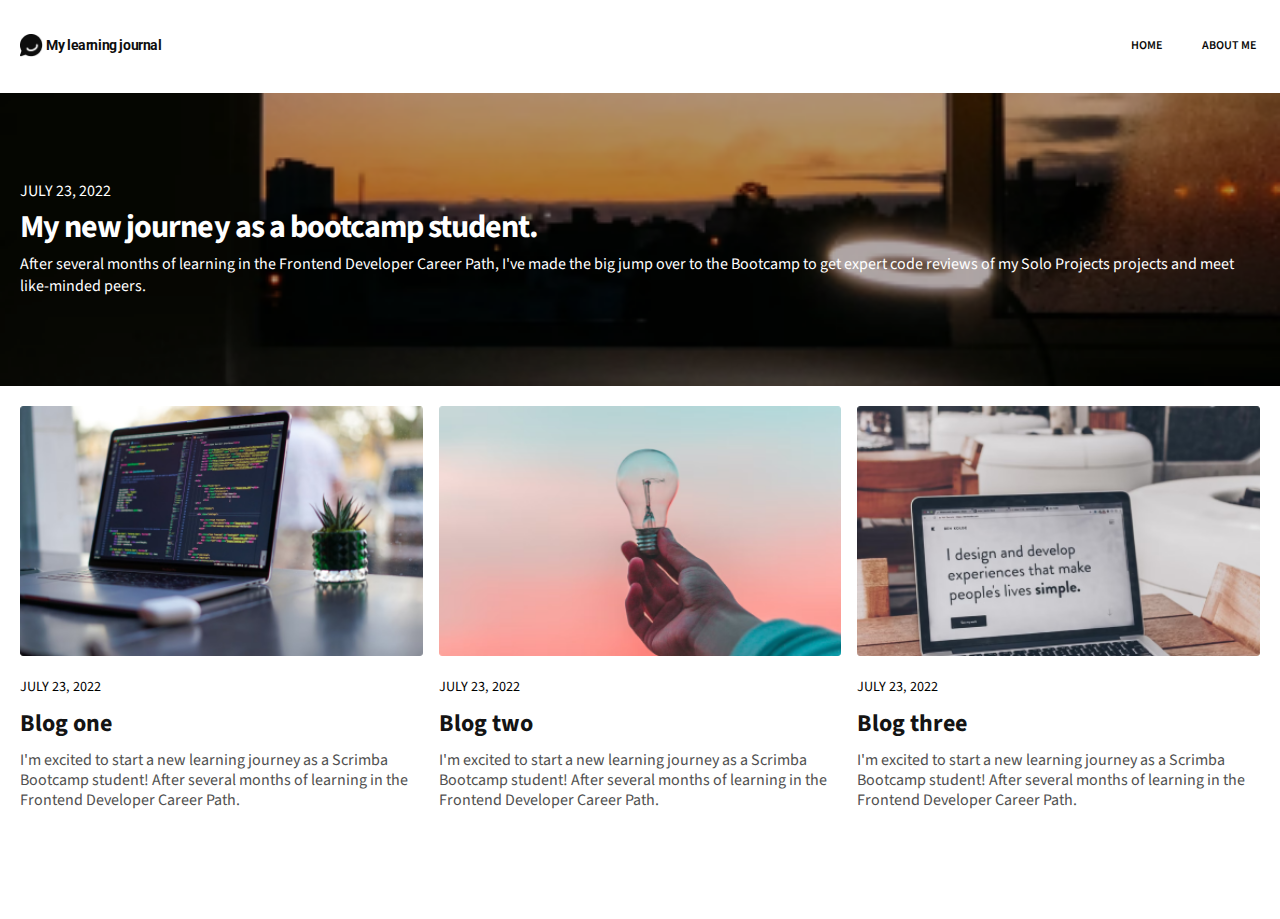
==== index.html @ b6565ba1 "add hero and blog post section" ====
<!DOCTYPE html>
<html lang="en">
  <head>
    <meta charset="UTF-8" />
    <meta name="viewport" content="width=device-width, initial-scale=1.0" />
    <title>My Learning Journal</title>
    <link rel="preconnect" href="https://fonts.googleapis.com" />
    <link rel="preconnect" href="https://fonts.gstatic.com" crossorigin />
    <link
      href="https://fonts.googleapis.com/css2?family=Roboto:wght@700&family=Source+Sans+3:wght@400;600;700&display=swap"
      rel="stylesheet"
    />
    <link
      href="https://fonts.googleapis.com/css?family=Source+Sans+Pro"
      rel="stylesheet"
      type="text/css"
    />
    <link rel="stylesheet" href="index.css" />
  </head>

  <body>
    <div class="container">
      <header>
        <div class="logo-wrapper">
          <img src="./images/logo.png" alt="logo-image" class="logo" />
          <h1>My learning journal</h1>
        </div>
        <nav>
          <ul>
            <li><a href="#">HOME</a></li>
            <li><a href="#">ABOUT ME</a></li>
          </ul>
        </nav>
      </header>

      <section class="hero-section">
        <p class="hero-date">July 23, 2022</p>
        <h2 class="hero-heading">My new journey as a bootcamp student.</h2>
        <p class="hero-text">After several months of learning in the Frontend Developer Career Path, I've made the big jump over to the Bootcamp to get expert code reviews of my Solo Projects projects and meet like-minded peers.</p>

    </section>

    <main>
<section class="blog-posts">
<div>
<img src="./images/article-image-03.png" class="blog-img" alt="open laptop screen showing multiple lines of code"/>
<p class="blog-date">July 23, 2022</p>
<h3 class="blog-title">Blog one</h3>
<p class="blog-text">I'm excited to start a new learning journey as a Scrimba Bootcamp student! After several months of learning in the Frontend Developer Career Path.</p>
</div>
<div>
<img src="./images/article-image-02.png" class="blog-img" alt="a hand holding a glass lightbulb"/>
<p class="blog-date">July 23, 2022</p>
<h3 class="blog-title">Blog two</h3>
<p class="blog-text">I'm excited to start a new learning journey as a Scrimba Bootcamp student! After several months of learning in the Frontend Developer Career Path.</p>
</div>
<div>
<img src="./images/article-image-01.png" class="blog-img" alt="open laptop screen showing multiple lines of code"/>
<p class="blog-date">July 23, 2022</p>
<h3 class="blog-title">Blog three</h3>
<p class="blog-text" >I'm excited to start a new learning journey as a Scrimba Bootcamp student! After several months of learning in the Frontend Developer Career Path.</p>
</div>
</section>

    </main>

  </body>
</html>
---- index.css ----
* {
  box-sizing: border-box;
}

h1,
h2,
h3,
h4,
h5,
h6,
p {
  margin: 0;
}

body {
  background-color: #fff;
  margin: 0;
  padding: 0;
  font-family: "Source Sans Pro", sans-serif;
}

h1 {
  font-size: 13.552px;
  font-weight: 700;
  line-height: 108.2%;
  letter-spacing: -0.407px;
  color: #0e0e0e;
  font-family: "Roboto", sans-serif;
}

.logo-wrapper {
  display: flex;
  align-items: center;
}

.logo {
  width: 23.162px;
  height: 23.162px;
  margin-right: 3.09px;
}

nav ul {
  display: flex;
  justify-content: space-between;
}

li a {
  text-decoration: none;
  color: #090909;
}

li {
  list-style: none;
  margin-left: 40px;
  color: #090909;
  text-align: right;
  font-size: 12px;
  font-weight: 600;
}
header {
  display: flex;
  justify-content: space-between;
  padding: 21px 24px 23px 20px;
}
.hero-section {
  background-image: url("./images/article-image-hero.png");
  background-size: cover;
  height: 293px;
  width: 100%;
  color: #fff;
  padding: 87px 20px 25px 20px;
}
.hero-date {
  text-transform: uppercase;
  margin-bottom: 8px;
}
.hero-heading {
  font-size: 32px;
  color: #fff;
  font-weight: 700;
  line-height: 108.2%;
  letter-spacing: -0.96px;
  margin-bottom: 8px;
}
.hero-text {
  font-size: 16px;
}

main {
  padding: 20px;
  font-family: "Source Sans Pro", sans-serif;
}

.blog-posts {
  display: grid;
}

@media (min-width: 690px) {
  .blog-posts {
    grid-template-columns: 1fr 1fr 1fr;
    grid-template-areas:
      "img img img"
      "date date date"
      "title title title"
      "text text text";
    gap: 1em;
  }
}

.blog-img {
  width: 100%;
  margin: 0 auto;
  grid-area: img;
}
.blog-date {
  grid-area: date;
  color: #000;
  font-size: 14.173px;
  text-transform: uppercase;
  margin-top: 14px;
  margin-bottom: 9px;
}
.blog-title {
  grid-area: title;
  color: #141414;
  font-size: 24px;
  margin-bottom: 9px;
}
.blog-text {
  grid-area: text;
  font-size: 16px;
  line-height: 1.25;
  color: #505050;
  font-family: "Source Sans 3", sans-serif;
  margin-bottom: 41px;
}
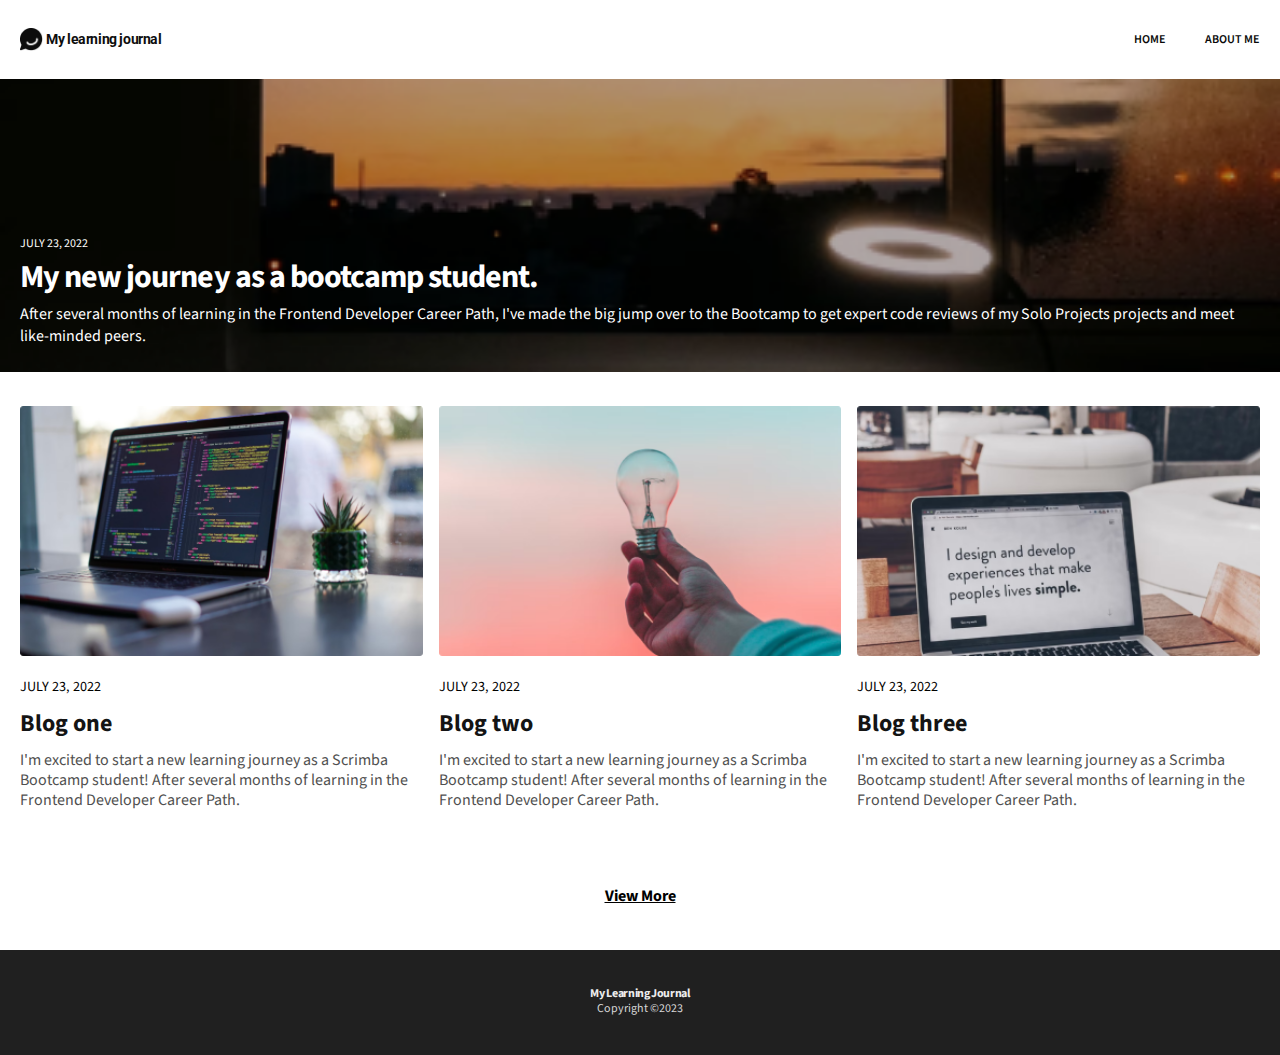
==== commit 3f5915fa: "update styling on home page and add footer" ====
--- a/index.html
+++ b/index.html
@@ -36,33 +36,64 @@
       <section class="hero-section">
         <p class="hero-date">July 23, 2022</p>
         <h2 class="hero-heading">My new journey as a bootcamp student.</h2>
-        <p class="hero-text">After several months of learning in the Frontend Developer Career Path, I've made the big jump over to the Bootcamp to get expert code reviews of my Solo Projects projects and meet like-minded peers.</p>
+        <p class="hero-text">
+          After several months of learning in the Frontend Developer Career
+          Path, I've made the big jump over to the Bootcamp to get expert code
+          reviews of my Solo Projects projects and meet like-minded peers.
+        </p>
+      </section>
 
-    </section>
-
-    <main>
-<section class="blog-posts">
-<div>
-<img src="./images/article-image-03.png" class="blog-img" alt="open laptop screen showing multiple lines of code"/>
-<p class="blog-date">July 23, 2022</p>
-<h3 class="blog-title">Blog one</h3>
-<p class="blog-text">I'm excited to start a new learning journey as a Scrimba Bootcamp student! After several months of learning in the Frontend Developer Career Path.</p>
-</div>
-<div>
-<img src="./images/article-image-02.png" class="blog-img" alt="a hand holding a glass lightbulb"/>
-<p class="blog-date">July 23, 2022</p>
-<h3 class="blog-title">Blog two</h3>
-<p class="blog-text">I'm excited to start a new learning journey as a Scrimba Bootcamp student! After several months of learning in the Frontend Developer Career Path.</p>
-</div>
-<div>
-<img src="./images/article-image-01.png" class="blog-img" alt="open laptop screen showing multiple lines of code"/>
-<p class="blog-date">July 23, 2022</p>
-<h3 class="blog-title">Blog three</h3>
-<p class="blog-text" >I'm excited to start a new learning journey as a Scrimba Bootcamp student! After several months of learning in the Frontend Developer Career Path.</p>
-</div>
-</section>
-
-    </main>
-
+      <main>
+        <section class="blog-posts">
+          <div class="blog-post">
+            <img
+              src="./images/article-image-03.png"
+              class="blog-img"
+              alt="open laptop screen showing multiple lines of code"
+            />
+            <p class="blog-date">July 23, 2022</p>
+            <h3 class="blog-title">Blog one</h3>
+            <p class="blog-text">
+              I'm excited to start a new learning journey as a Scrimba Bootcamp
+              student! After several months of learning in the Frontend
+              Developer Career Path.
+            </p>
+          </div>
+          <div class="blog-post">
+            <img
+              src="./images/article-image-02.png"
+              class="blog-img"
+              alt="a hand holding a glass lightbulb"
+            />
+            <p class="blog-date">July 23, 2022</p>
+            <h3 class="blog-title">Blog two</h3>
+            <p class="blog-text">
+              I'm excited to start a new learning journey as a Scrimba Bootcamp
+              student! After several months of learning in the Frontend
+              Developer Career Path.
+            </p>
+          </div>
+          <div class="blog-post last-post">
+            <img
+              src="./images/article-image-01.png"
+              class="blog-img"
+              alt="open laptop screen showing multiple lines of code"
+            />
+            <p class="blog-date">July 23, 2022</p>
+            <h3 class="blog-title">Blog three</h3>
+            <p class="blog-text">
+              I'm excited to start a new learning journey as a Scrimba Bootcamp
+              student! After several months of learning in the Frontend
+              Developer Career Path.
+            </p>
+          </div>
+        </section>
+      </main>
+      <a href="#" class="view-more-link">View More</a>
+      <footer>
+        <p class="footer-title">My Learning Journal</p>
+        <p class="footer-subtitle">Copyright &copy;2023</p>
+      </footer>
+    </div>
   </body>
 </html>
--- a/index.css
+++ b/index.css
@@ -19,6 +19,11 @@
   font-family: "Source Sans Pro", sans-serif;
 }
 
+header {
+  display: flex;
+  justify-content: space-between;
+  padding: 15px 21px 15px 20px;
+}
 h1 {
   font-size: 13.552px;
   font-weight: 700;
@@ -57,11 +62,7 @@
   font-size: 12px;
   font-weight: 600;
 }
-header {
-  display: flex;
-  justify-content: space-between;
-  padding: 21px 24px 23px 20px;
-}
+
 .hero-section {
   background-image: url("./images/article-image-hero.png");
   background-size: cover;
@@ -69,10 +70,15 @@
   width: 100%;
   color: #fff;
   padding: 87px 20px 25px 20px;
+  display: flex;
+  flex-direction: column;
+  justify-content: end;
 }
 .hero-date {
   text-transform: uppercase;
   margin-bottom: 8px;
+  color: #fff;
+  font-size: 12px;
 }
 .hero-heading {
   font-size: 32px;
@@ -87,12 +93,61 @@
 }
 
 main {
-  padding: 20px;
   font-family: "Source Sans Pro", sans-serif;
+  padding: 0 20px;
 }
 
 .blog-posts {
   display: grid;
+}
+
+.blog-post {
+  padding-top: 0;
+  padding-bottom: 0;
+}
+.blog-img {
+  padding-top: 34px;
+}
+.blog-text {
+  color: #505050;
+  font-size: 16px;
+  line-height: 125%;
+}
+
+.view-more-link {
+  text-align: center;
+  display: block;
+  color: #000000;
+  font-size: 16px;
+  font-weight: 700;
+  margin-top: 27px;
+  margin-bottom: 43px;
+}
+.last-post {
+  margin-bottom: 0;
+  padding-bottom: 0;
+}
+
+footer {
+  background-color: #202020;
+  color: #ececec;
+  display: flex;
+  flex-direction: column;
+  align-items: center;
+  padding: 38.5px 0;
+  width: 100%;
+}
+.footer-title {
+  font-size: 12px;
+  font-weight: 700;
+  line-height: 108.2%;
+  letter-spacing: -0.36px;
+}
+.footer-subtitle {
+  color: #d7d7d7;
+  font-size: 12px;
+  font-weight: 400;
+  line-height: 125%;
 }
 
 @media (min-width: 690px) {
@@ -132,5 +187,4 @@
   line-height: 1.25;
   color: #505050;
   font-family: "Source Sans 3", sans-serif;
-  margin-bottom: 41px;
 }
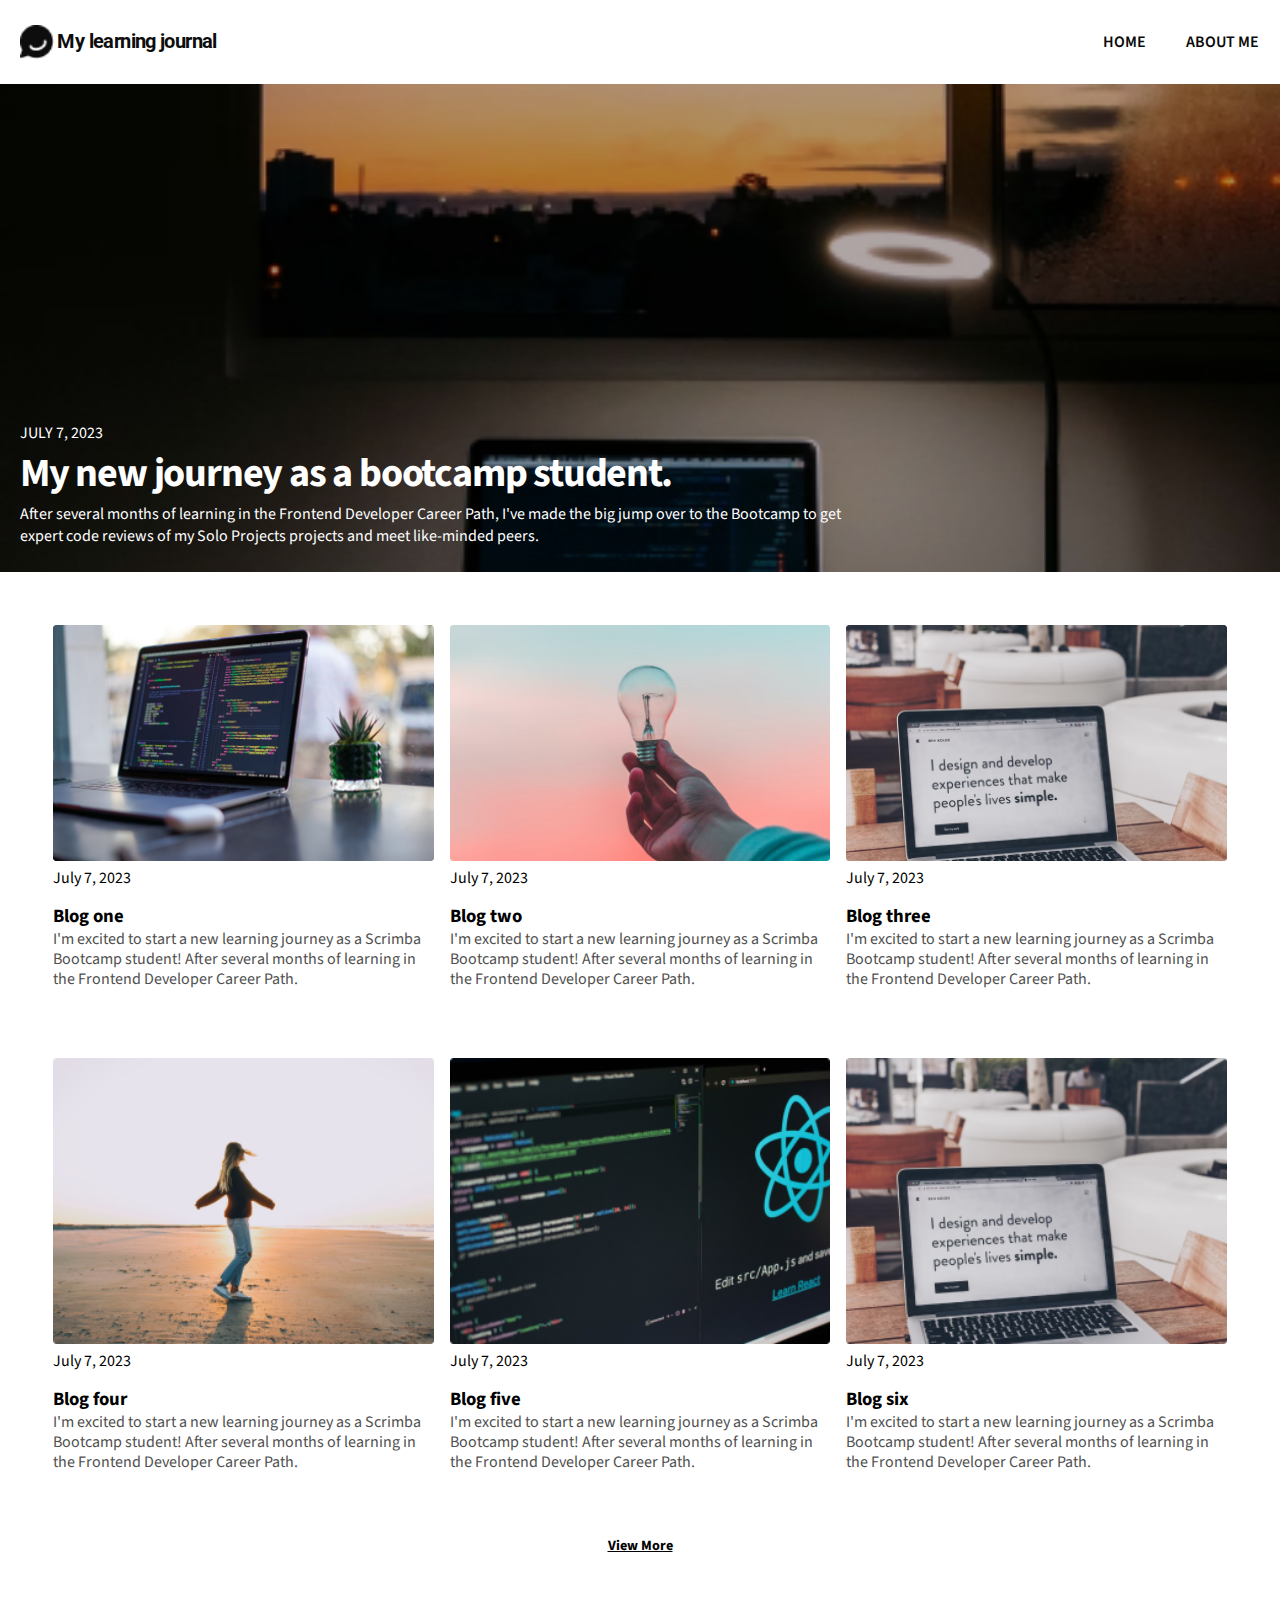
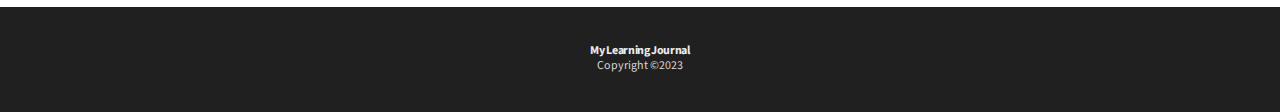
==== commit b0446468: "add responsive design for desktop" ====
--- a/index.html
+++ b/index.html
@@ -27,20 +27,22 @@
         </div>
         <nav>
           <ul>
-            <li><a href="#">HOME</a></li>
-            <li><a href="#">ABOUT ME</a></li>
+            <li><a href="#" class="active">HOME</a></li>
+            <li><a href="about-me.html">ABOUT ME</a></li>
           </ul>
         </nav>
       </header>
 
       <section class="hero-section">
-        <p class="hero-date">July 23, 2022</p>
-        <h2 class="hero-heading">My new journey as a bootcamp student.</h2>
-        <p class="hero-text">
-          After several months of learning in the Frontend Developer Career
-          Path, I've made the big jump over to the Bootcamp to get expert code
-          reviews of my Solo Projects projects and meet like-minded peers.
-        </p>
+        <div class="hero-information">
+          <p class="hero-date">July 7, 2023</p>
+          <h2 class="hero-heading">My new journey as a bootcamp student.</h2>
+          <p class="hero-text">
+            After several months of learning in the Frontend Developer Career
+            Path, I've made the big jump over to the Bootcamp to get expert code
+            reviews of my Solo Projects projects and meet like-minded peers.
+          </p>
+        </div>
       </section>
 
       <main>
@@ -51,7 +53,7 @@
               class="blog-img"
               alt="open laptop screen showing multiple lines of code"
             />
-            <p class="blog-date">July 23, 2022</p>
+            <p class="blog-date">July 7, 2023</p>
             <h3 class="blog-title">Blog one</h3>
             <p class="blog-text">
               I'm excited to start a new learning journey as a Scrimba Bootcamp
@@ -65,7 +67,7 @@
               class="blog-img"
               alt="a hand holding a glass lightbulb"
             />
-            <p class="blog-date">July 23, 2022</p>
+            <p class="blog-date">July 7, 2023</p>
             <h3 class="blog-title">Blog two</h3>
             <p class="blog-text">
               I'm excited to start a new learning journey as a Scrimba Bootcamp
@@ -79,8 +81,53 @@
               class="blog-img"
               alt="open laptop screen showing multiple lines of code"
             />
-            <p class="blog-date">July 23, 2022</p>
+            <p class="blog-date">July 7, 2023</p>
             <h3 class="blog-title">Blog three</h3>
+            <p class="blog-text">
+              I'm excited to start a new learning journey as a Scrimba Bootcamp
+              student! After several months of learning in the Frontend
+              Developer Career Path.
+            </p>
+          </div>
+
+          <div class="blog-post hidden">
+            <img
+              src="./images/blog-image-03.png"
+              class="blog-img"
+              alt="a hand holding a glass lightbulb"
+            />
+            <p class="blog-date">July 7, 2023</p>
+            <h3 class="blog-title">Blog four</h3>
+            <p class="blog-text">
+              I'm excited to start a new learning journey as a Scrimba Bootcamp
+              student! After several months of learning in the Frontend
+              Developer Career Path.
+            </p>
+          </div>
+
+          <div class="blog-post hidden">
+            <img
+              src="./images/blog-image-01.png"
+              class="blog-img"
+              alt="a hand holding a glass lightbulb"
+            />
+            <p class="blog-date">July 7, 2023</p>
+            <h3 class="blog-title">Blog five</h3>
+            <p class="blog-text">
+              I'm excited to start a new learning journey as a Scrimba Bootcamp
+              student! After several months of learning in the Frontend
+              Developer Career Path.
+            </p>
+          </div>
+
+          <div class="blog-post hidden">
+            <img
+              src="./images/blog-image-02.png"
+              class="blog-img"
+              alt="a hand holding a glass lightbulb"
+            />
+            <p class="blog-date">July 7, 2023</p>
+            <h3 class="blog-title">Blog six</h3>
             <p class="blog-text">
               I'm excited to start a new learning journey as a Scrimba Bootcamp
               student! After several months of learning in the Frontend
@@ -89,7 +136,7 @@
           </div>
         </section>
       </main>
-      <a href="#" class="view-more-link">View More</a>
+      <a href="view-more-posts.html" class="view-more-link">View More</a>
       <footer>
         <p class="footer-title">My Learning Journal</p>
         <p class="footer-subtitle">Copyright &copy;2023</p>
--- a/index.css
+++ b/index.css
@@ -107,6 +107,8 @@
 }
 .blog-img {
   padding-top: 34px;
+  width: 100%;
+  object-fit: cover;
 }
 .blog-text {
   color: #505050;
@@ -149,8 +151,53 @@
   font-weight: 400;
   line-height: 125%;
 }
+.hidden {
+  display: none;
+}
 
 @media (min-width: 690px) {
+  h1 {
+    font-size: 20.03px;
+    letter-spacing: -0.601px;
+  }
+
+  .logo {
+    width: 34.246px;
+    height: 34.246px;
+  }
+  li {
+    font-size: 16px;
+  }
+  .hero-section {
+    height: 488px;
+  }
+  .hero-information {
+    margin-right: 375px;
+  }
+  .hero-date {
+    font-size: 16px;
+  }
+  .hero-heading {
+    font-size: 40px;
+    letter-spacing: -1.2px;
+    margin-bottom: 8px;
+  }
+
+  main {
+    padding: 0 53px;
+  }
+
+  .blog-posts {
+    display: grid;
+  }
+  .blog-img {
+    padding-top: 53px;
+  }
+  .view-more-link {
+    font-size: 14.173px;
+    margin-top: 31px;
+    margin-bottom: 51px;
+  }
   .blog-posts {
     grid-template-columns: 1fr 1fr 1fr;
     grid-template-areas:
@@ -160,31 +207,21 @@
       "text text text";
     gap: 1em;
   }
-}
-
-.blog-img {
-  width: 100%;
-  margin: 0 auto;
-  grid-area: img;
-}
-.blog-date {
-  grid-area: date;
-  color: #000;
-  font-size: 14.173px;
-  text-transform: uppercase;
-  margin-top: 14px;
-  margin-bottom: 9px;
-}
-.blog-title {
-  grid-area: title;
-  color: #141414;
-  font-size: 24px;
-  margin-bottom: 9px;
-}
-.blog-text {
-  grid-area: text;
-  font-size: 16px;
-  line-height: 1.25;
-  color: #505050;
-  font-family: "Source Sans 3", sans-serif;
-}
+  .blog-img {
+    margin: 0 auto;
+    grid-area: img;
+  }
+  .blog-date {
+    grid-area: date;
+    margin-bottom: 14px;
+  }
+  .blog-title {
+    grid-area: title;
+  }
+  .blog-text {
+    grid-area: text;
+  }
+  .hidden {
+    display: block;
+  }
+}
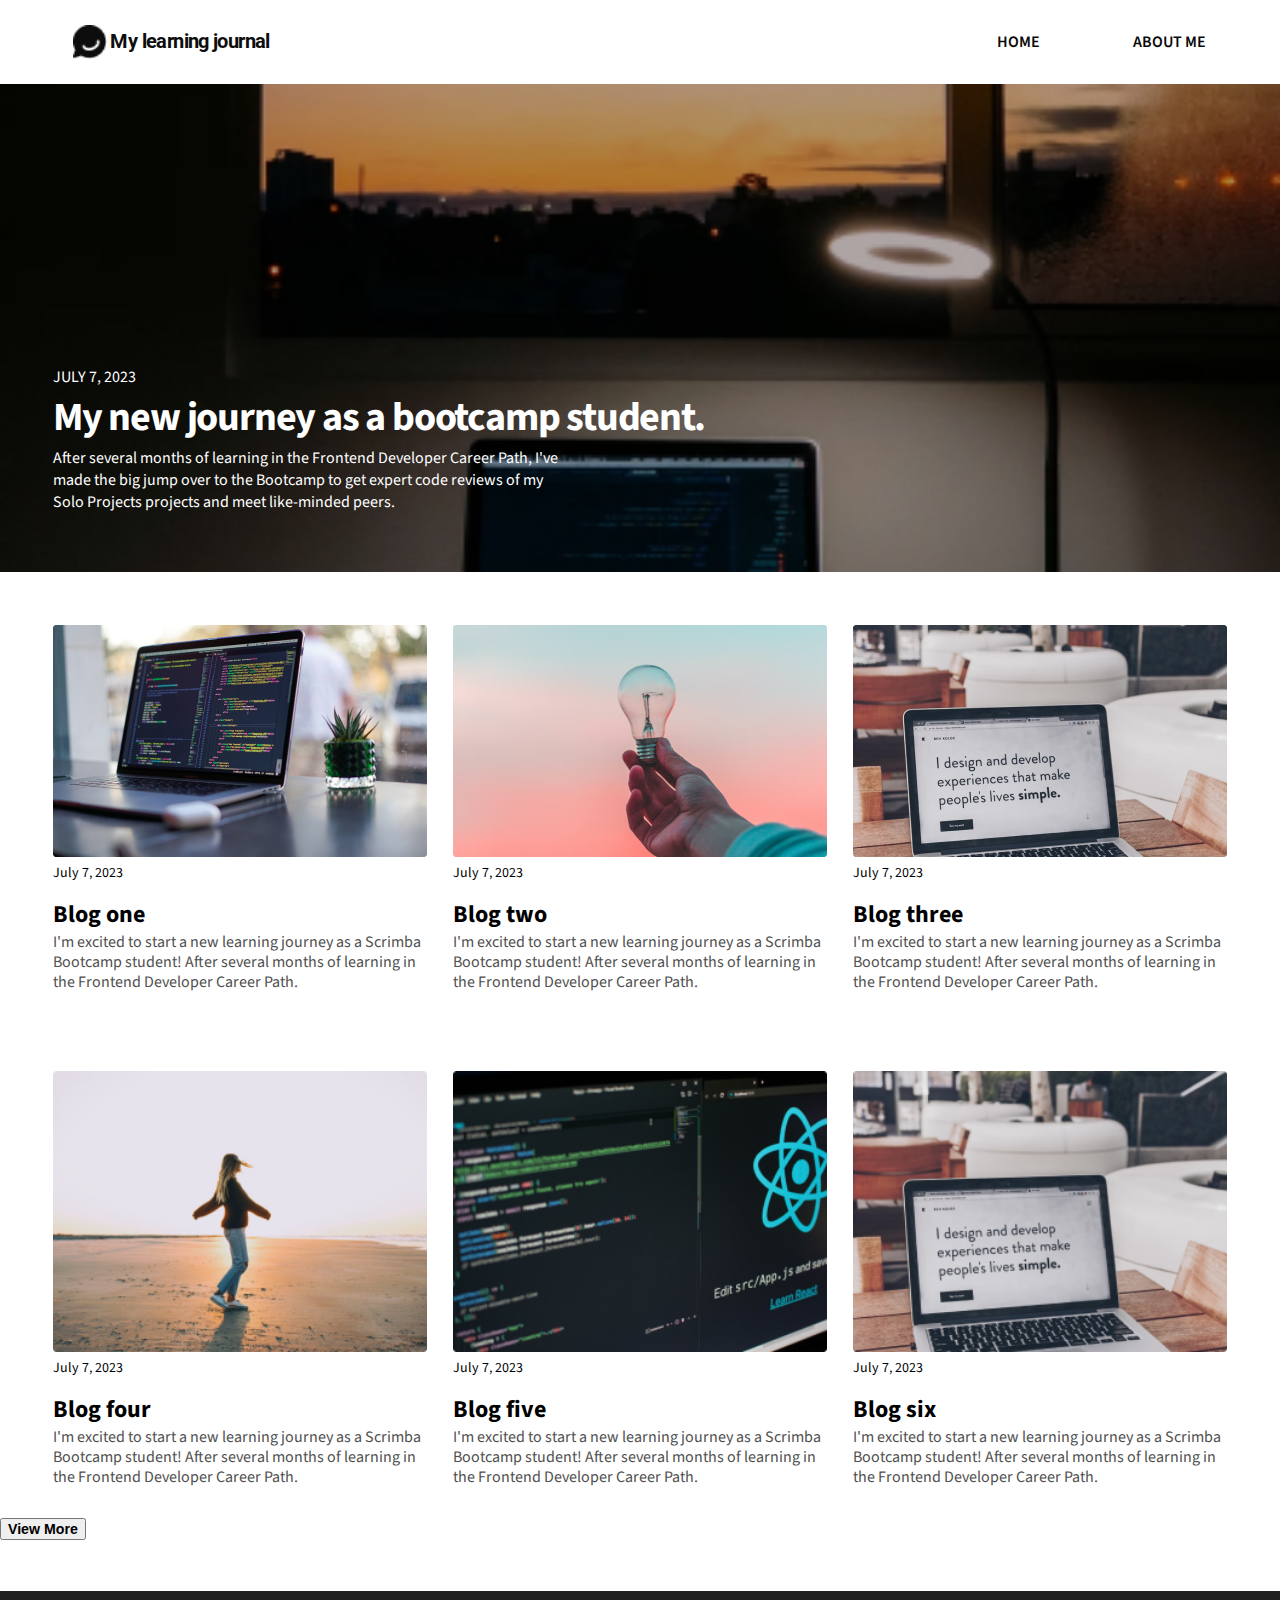
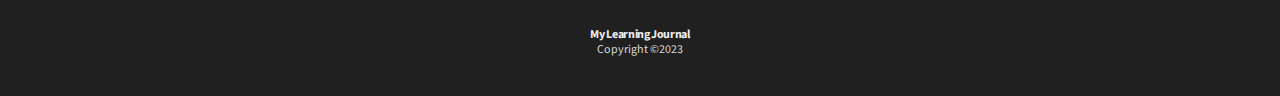
==== commit 92f4bb6a: "change links and buttons" ====
--- a/index.html
+++ b/index.html
@@ -36,7 +36,11 @@
       <section class="hero-section">
         <div class="hero-information">
           <p class="hero-date">July 7, 2023</p>
-          <h2 class="hero-heading">My new journey as a bootcamp student.</h2>
+          <h2 class="hero-heading">
+            <a href="view-more-posts.html"
+              >My new journey as a bootcamp student.</a
+            >
+          </h2>
           <p class="hero-text">
             After several months of learning in the Frontend Developer Career
             Path, I've made the big jump over to the Bootcamp to get expert code
@@ -136,7 +140,9 @@
           </div>
         </section>
       </main>
-      <a href="view-more-posts.html" class="view-more-link">View More</a>
+      <button src="view-more-posts.html" class="view-more-btn">
+        View More
+      </button>
       <footer>
         <p class="footer-title">My Learning Journal</p>
         <p class="footer-subtitle">Copyright &copy;2023</p>
--- a/index.css
+++ b/index.css
@@ -74,6 +74,20 @@
   flex-direction: column;
   justify-content: end;
 }
+.hero-information {
+  width: 100%;
+}
+.hero-information a {
+  color: #fff;
+  text-decoration: none;
+  cursor: pointer;
+}
+.hero-information a:hover,
+.hero-information a:focus {
+  color: orangered;
+  opacity: 0.8;
+}
+
 .hero-date {
   text-transform: uppercase;
   margin-bottom: 8px;
@@ -116,7 +130,7 @@
   line-height: 125%;
 }
 
-.view-more-link {
+.view-more-btn {
   text-align: center;
   display: block;
   color: #000000;
@@ -164,15 +178,21 @@
   .logo {
     width: 34.246px;
     height: 34.246px;
+    margin-left: 53px;
   }
   li {
     font-size: 16px;
-  }
+    padding-right: 53px;
+  }
+
   .hero-section {
     height: 488px;
+    padding-left: 53px;
+    padding-bottom: 59px;
   }
   .hero-information {
-    margin-right: 375px;
+    margin-right: 417px;
+    width: 60%;
   }
   .hero-date {
     font-size: 16px;
@@ -182,6 +202,9 @@
     letter-spacing: -1.2px;
     margin-bottom: 8px;
   }
+  .hero-text {
+    width: 70%;
+  }
 
   main {
     padding: 0 53px;
@@ -193,33 +216,27 @@
   .blog-img {
     padding-top: 53px;
   }
-  .view-more-link {
+  .view-more-btn {
     font-size: 14.173px;
     margin-top: 31px;
     margin-bottom: 51px;
   }
   .blog-posts {
     grid-template-columns: 1fr 1fr 1fr;
-    grid-template-areas:
-      "img img img"
-      "date date date"
-      "title title title"
-      "text text text";
-    gap: 1em;
+    gap: 26px;
   }
   .blog-img {
     margin: 0 auto;
-    grid-area: img;
   }
   .blog-date {
-    grid-area: date;
     margin-bottom: 14px;
+    font-size: 14px;
   }
   .blog-title {
-    grid-area: title;
+    font-size: 24px;
   }
   .blog-text {
-    grid-area: text;
+    font-size: 16px;
   }
   .hidden {
     display: block;
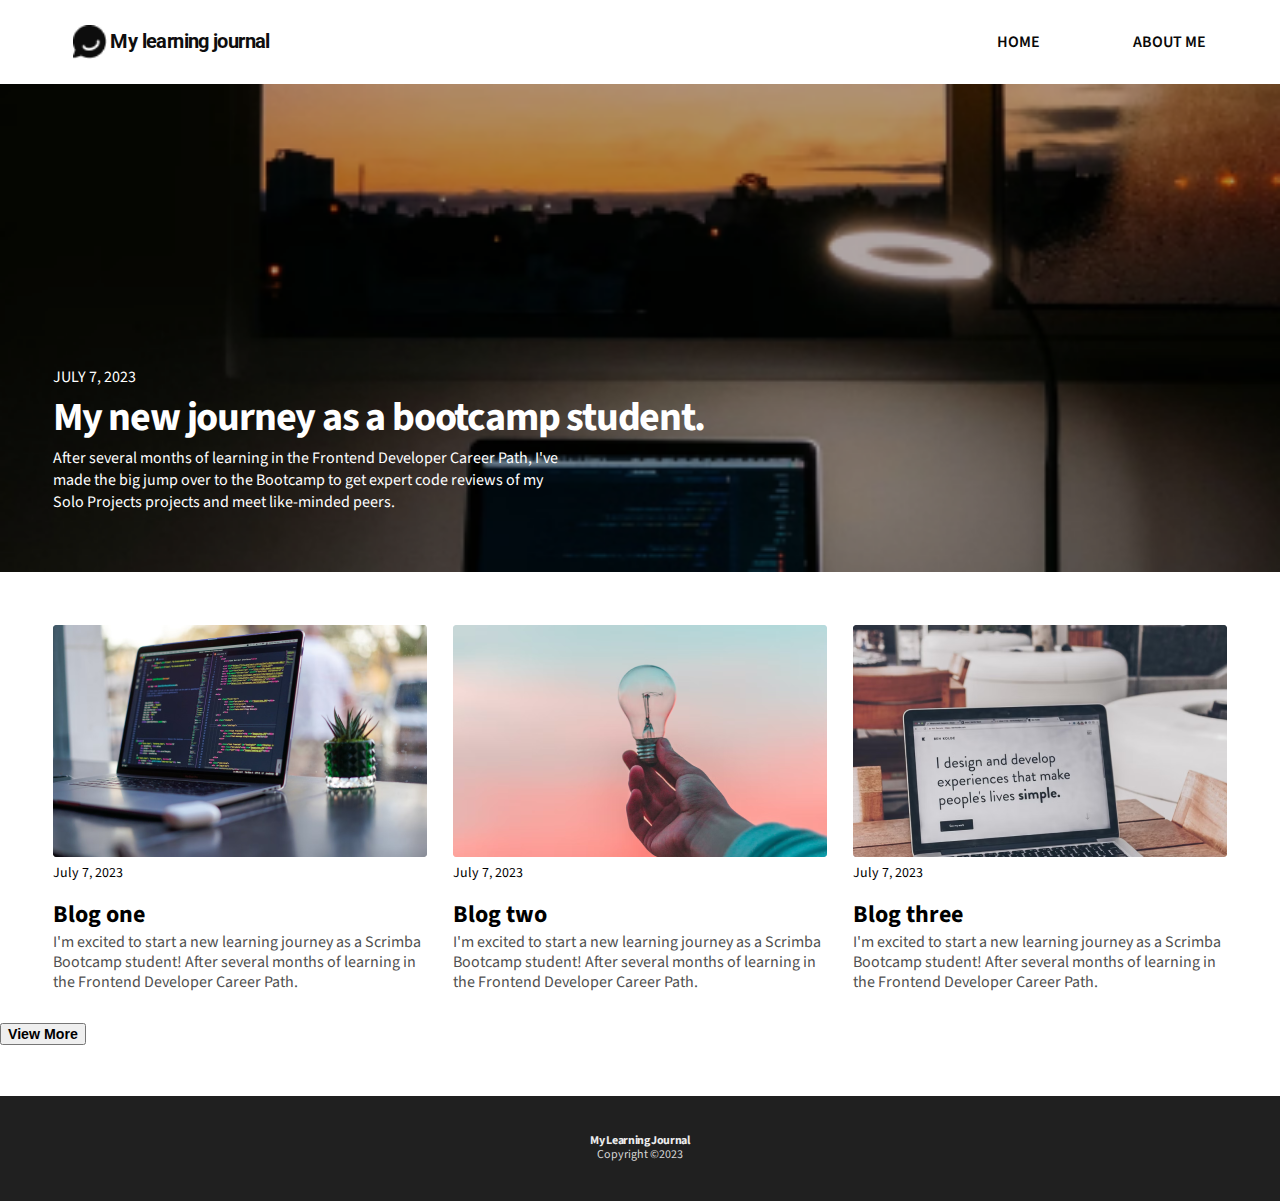
==== commit 209471ba: "add hamburger menu for mobile devices" ====
--- a/index.html
+++ b/index.html
@@ -11,9 +11,16 @@
       rel="stylesheet"
     />
     <link
-      href="https://fonts.googleapis.com/css?family=Source+Sans+Pro"
+      href="https://fonts.googleapis.com/css?family=Source+Sans+Pro&display=swap"
       rel="stylesheet"
-      type="text/css"
+    />
+
+    <link
+      rel="stylesheet"
+      href="https://cdnjs.cloudflare.com/ajax/libs/font-awesome/6.4.0/css/all.min.css"
+      integrity="sha512-iecdLmaskl7CVkqkXNQ/ZH/XLlvWZOJyj7Yy7tcenmpD1ypASozpmT/E0iPtmFIB46ZmdtAc9eNBvH0H/ZpiBw=="
+      crossorigin="anonymous"
+      referrerpolicy="no-referrer"
     />
     <link rel="stylesheet" href="index.css" />
   </head>
@@ -26,7 +33,14 @@
           <h1>My learning journal</h1>
         </div>
         <nav>
-          <ul>
+          <ul class="nav-list-items hidden">
+            <li><a href="#" class="active">HOME</a></li>
+            <li><a href="about-me.html">ABOUT ME</a></li>
+          </ul>
+
+          <i class="fa-solid fa-bars" id="hamburger-menu-icon"></i>
+          <ul class="hamburger-menu" id="menu">
+            <i class="fa-solid fa-x" id="close-btn"></i>
             <li><a href="#" class="active">HOME</a></li>
             <li><a href="about-me.html">ABOUT ME</a></li>
           </ul>
@@ -148,5 +162,6 @@
         <p class="footer-subtitle">Copyright &copy;2023</p>
       </footer>
     </div>
+    <script src="script.js" type="module"></script>
   </body>
 </html>
--- a/index.css
+++ b/index.css
@@ -63,10 +63,39 @@
   font-weight: 600;
 }
 
+.hamburger-menu {
+  display: none;
+  position: absolute;
+  margin-top: 0;
+  top: 0;
+  right: 0;
+  z-index: 1;
+  height: 100%;
+  width: 70%;
+  background-color: #333333;
+  color: #ffffff;
+}
+
+.hamburger-menu a {
+  margin-top: 50px;
+  color: #ffffff;
+}
+
+.hamburger-menu li {
+  padding: 4em;
+  font-size: 16px;
+  color: #ffffff;
+}
+
+.fa-x {
+  position: absolute;
+  right: 15px;
+  top: 15px;
+}
 .hero-section {
   background-image: url("./images/article-image-hero.png");
   background-size: cover;
-  height: 293px;
+  height: 100%;
   width: 100%;
   color: #fff;
   padding: 87px 20px 25px 20px;
@@ -168,6 +197,9 @@
 .hidden {
   display: none;
 }
+.show {
+  display: block;
+}
 
 @media (min-width: 690px) {
   h1 {
@@ -180,9 +212,17 @@
     height: 34.246px;
     margin-left: 53px;
   }
+  .hamburger-menu,
+  .fa-bars {
+    display: none;
+  }
+  .nav-list-items {
+    display: flex;
+  }
   li {
     font-size: 16px;
     padding-right: 53px;
+    margin-left: 40px;
   }
 
   .hero-section {
@@ -238,7 +278,4 @@
   .blog-text {
     font-size: 16px;
   }
-  .hidden {
-    display: block;
-  }
-}
+}
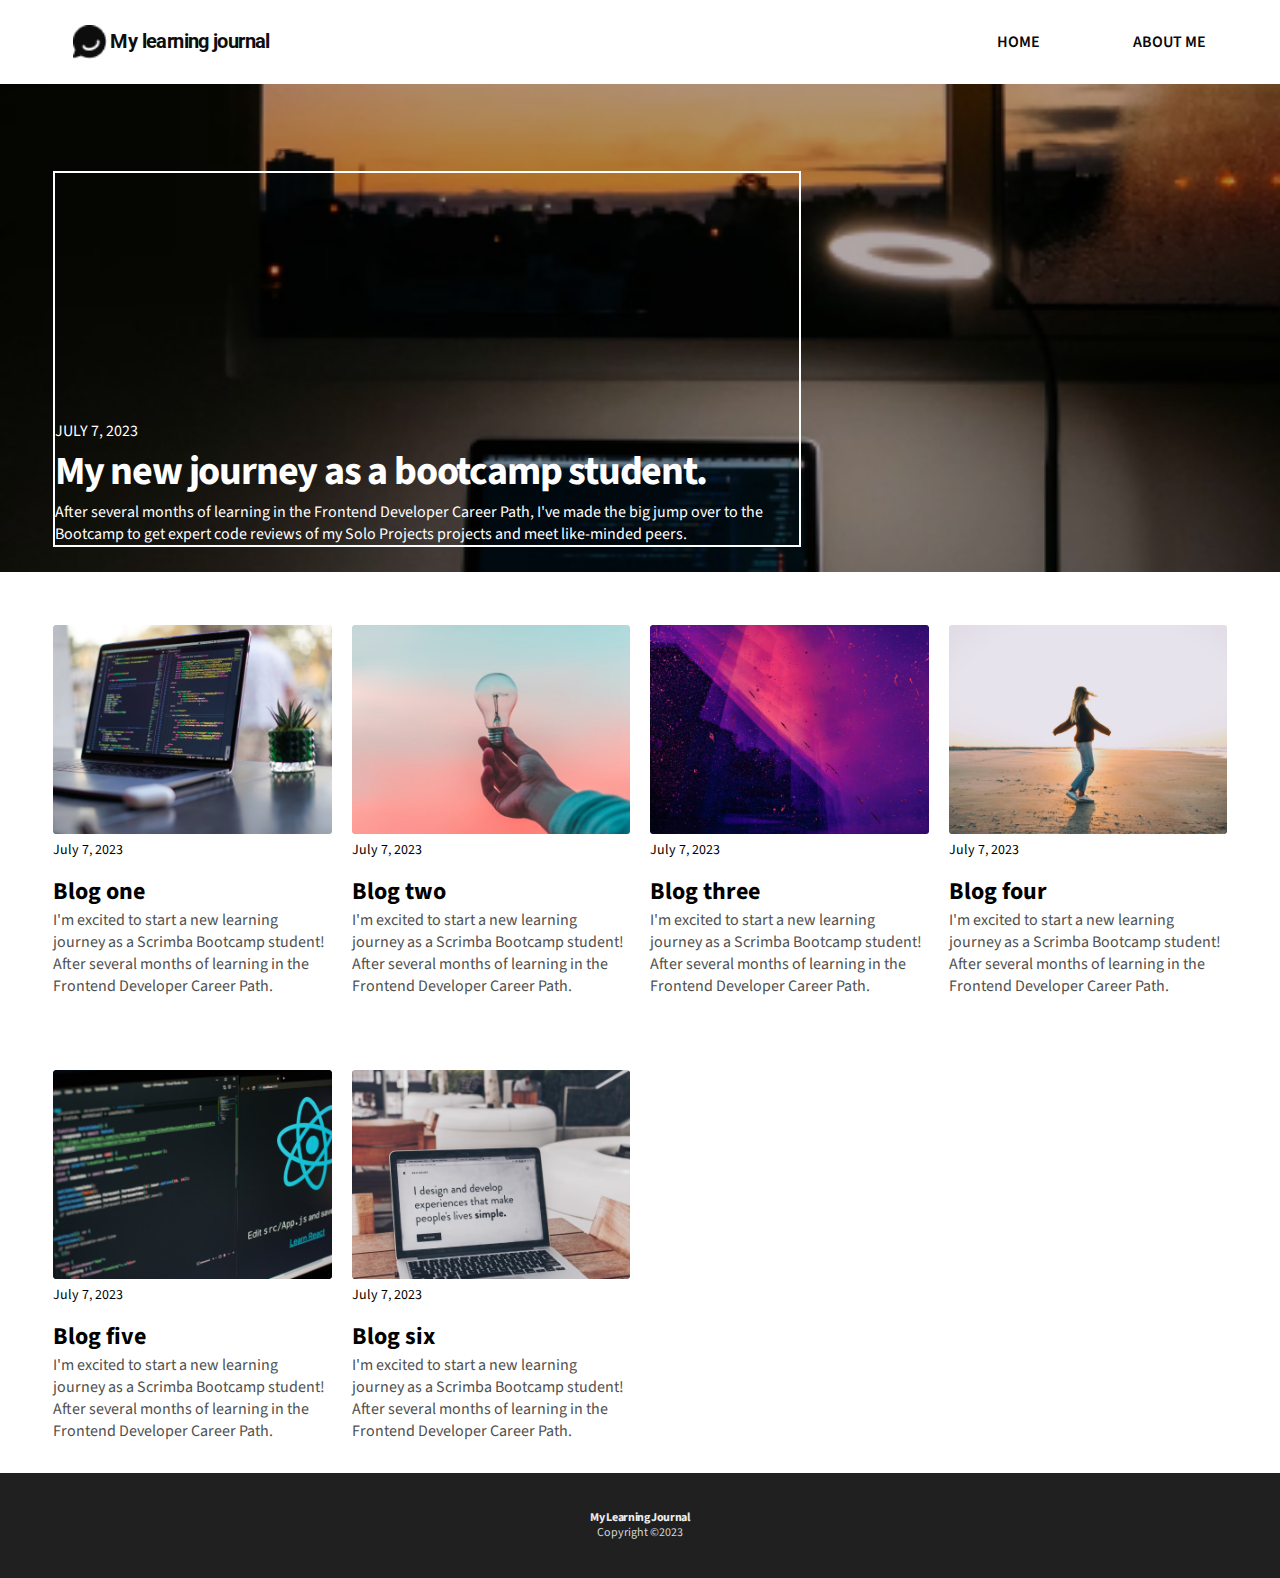
==== commit 64197177: "add hamburger menu for smaller screens" ====
--- a/index.html
+++ b/index.html
@@ -40,9 +40,17 @@
 
           <i class="fa-solid fa-bars" id="hamburger-menu-icon"></i>
           <ul class="hamburger-menu" id="menu">
-            <i class="fa-solid fa-x" id="close-btn"></i>
-            <li><a href="#" class="active">HOME</a></li>
+            <div class="logo-wrapper-mobile">
+              <img src="./images/logo.png" alt="logo-image" class="logo" />
+              <h1>My learning journal</h1>
+            </div>
+            <div>
+              <i class="fa-solid fa-x" id="close-btn"></i>
+            </div>
+            <li><a href="index.html" class="active">HOME</a></li>
+            <hr />
             <li><a href="about-me.html">ABOUT ME</a></li>
+            <hr />
           </ul>
         </nav>
       </header>
@@ -63,11 +71,11 @@
         </div>
       </section>
 
-      <main>
+      <main class="blog-container">
         <section class="blog-posts">
           <div class="blog-post">
             <img
-              src="./images/article-image-03.png"
+              src="./images/blog-image-06.png"
               class="blog-img"
               alt="open laptop screen showing multiple lines of code"
             />
@@ -79,9 +87,10 @@
               Developer Career Path.
             </p>
           </div>
+
           <div class="blog-post">
             <img
-              src="./images/article-image-02.png"
+              src="./images/blog-image-04.png"
               class="blog-img"
               alt="a hand holding a glass lightbulb"
             />
@@ -93,9 +102,10 @@
               Developer Career Path.
             </p>
           </div>
+
           <div class="blog-post last-post">
             <img
-              src="./images/article-image-01.png"
+              src="./images/blog-image-05.png"
               class="blog-img"
               alt="open laptop screen showing multiple lines of code"
             />
@@ -107,11 +117,13 @@
               Developer Career Path.
             </p>
           </div>
+        </section>
 
-          <div class="blog-post hidden">
+        <section id="extra-posts" class="hidden-posts">
+          <div class="blog-post">
             <img
               src="./images/blog-image-03.png"
-              class="blog-img"
+              class="blog-img new-img"
               alt="a hand holding a glass lightbulb"
             />
             <p class="blog-date">July 7, 2023</p>
@@ -123,10 +135,10 @@
             </p>
           </div>
 
-          <div class="blog-post hidden">
+          <div class="blog-post">
             <img
               src="./images/blog-image-01.png"
-              class="blog-img"
+              class="blog-img new-img"
               alt="a hand holding a glass lightbulb"
             />
             <p class="blog-date">July 7, 2023</p>
@@ -138,10 +150,10 @@
             </p>
           </div>
 
-          <div class="blog-post hidden">
+          <div class="blog-post">
             <img
               src="./images/blog-image-02.png"
-              class="blog-img"
+              class="blog-img new-img"
               alt="a hand holding a glass lightbulb"
             />
             <p class="blog-date">July 7, 2023</p>
@@ -154,7 +166,11 @@
           </div>
         </section>
       </main>
-      <button src="view-more-posts.html" class="view-more-btn">
+      <button
+        src="view-more-posts.html"
+        class="view-more-btn"
+        id="view-more-btn"
+      >
         View More
       </button>
       <footer>
--- a/index.css
+++ b/index.css
@@ -44,11 +44,6 @@
   margin-right: 3.09px;
 }
 
-nav ul {
-  display: flex;
-  justify-content: space-between;
-}
-
 li a {
   text-decoration: none;
   color: #090909;
@@ -56,9 +51,7 @@
 
 li {
   list-style: none;
-  margin-left: 40px;
   color: #090909;
-  text-align: right;
   font-size: 12px;
   font-weight: 600;
 }
@@ -71,20 +64,31 @@
   right: 0;
   z-index: 1;
   height: 100%;
-  width: 70%;
-  background-color: #333333;
-  color: #ffffff;
+  width: 100%;
+  background-color: whitesmoke;
+  color: black;
+  margin: 0;
+  padding-left: 1em;
+  padding-right: 1em;
+}
+.logo-wrapper-mobile {
+  display: flex;
+  margin-top: 1em;
+  align-items: center;
 }
 
 .hamburger-menu a {
-  margin-top: 50px;
-  color: #ffffff;
+  cursor: pointer;
 }
 
 .hamburger-menu li {
-  padding: 4em;
-  font-size: 16px;
-  color: #ffffff;
+  padding-top: 3em;
+  font-size: 20px;
+}
+
+.hamburger-menu a:focus,
+.hamburger-menu a:hover {
+  opacity: 0.7;
 }
 
 .fa-x {
@@ -94,17 +98,11 @@
 }
 .hero-section {
   background-image: url("./images/article-image-hero.png");
+  background-color: black;
+  background-repeat: no-repeat;
   background-size: cover;
-  height: 100%;
-  width: 100%;
   color: #fff;
   padding: 87px 20px 25px 20px;
-  display: flex;
-  flex-direction: column;
-  justify-content: end;
-}
-.hero-information {
-  width: 100%;
 }
 .hero-information a {
   color: #fff;
@@ -120,53 +118,39 @@
 .hero-date {
   text-transform: uppercase;
   margin-bottom: 8px;
-  color: #fff;
   font-size: 12px;
 }
 .hero-heading {
   font-size: 32px;
-  color: #fff;
-  font-weight: 700;
   line-height: 108.2%;
   letter-spacing: -0.96px;
   margin-bottom: 8px;
 }
-.hero-text {
-  font-size: 16px;
-}
-
 main {
-  font-family: "Source Sans Pro", sans-serif;
   padding: 0 20px;
 }
-
 .blog-posts {
   display: grid;
-}
-
-.blog-post {
-  padding-top: 0;
-  padding-bottom: 0;
 }
 .blog-img {
   padding-top: 34px;
   width: 100%;
-  object-fit: cover;
 }
 .blog-text {
   color: #505050;
-  font-size: 16px;
-  line-height: 125%;
-}
-
+}
 .view-more-btn {
-  text-align: center;
+  font-family: inherit;
+  margin: 0 auto;
+  border: none;
+  background-color: #fff;
   display: block;
   color: #000000;
   font-size: 16px;
   font-weight: 700;
   margin-top: 27px;
   margin-bottom: 43px;
+  cursor: pointer;
 }
 .last-post {
   margin-bottom: 0;
@@ -180,7 +164,6 @@
   flex-direction: column;
   align-items: center;
   padding: 38.5px 0;
-  width: 100%;
 }
 .footer-title {
   font-size: 12px;
@@ -191,29 +174,32 @@
 .footer-subtitle {
   color: #d7d7d7;
   font-size: 12px;
-  font-weight: 400;
   line-height: 125%;
+}
+
+.show {
+  display: block;
 }
 .hidden {
   display: none;
 }
-.show {
-  display: block;
-}
-
-@media (min-width: 690px) {
+.hidden-posts {
+  display: none;
+}
+
+@media (min-width: 600px) {
   h1 {
     font-size: 20.03px;
     letter-spacing: -0.601px;
   }
-
   .logo {
     width: 34.246px;
     height: 34.246px;
     margin-left: 53px;
   }
   .hamburger-menu,
-  .fa-bars {
+  .fa-bars,
+  .view-more-btn {
     display: none;
   }
   .nav-list-items {
@@ -224,15 +210,17 @@
     padding-right: 53px;
     margin-left: 40px;
   }
-
   .hero-section {
     height: 488px;
     padding-left: 53px;
-    padding-bottom: 59px;
+    display: flex;
   }
   .hero-information {
-    margin-right: 417px;
-    width: 60%;
+    width: 62%;
+    display: flex;
+    flex-direction: column;
+    justify-content: end;
+    border: 2px solid white;
   }
   .hero-date {
     font-size: 16px;
@@ -240,34 +228,27 @@
   .hero-heading {
     font-size: 40px;
     letter-spacing: -1.2px;
-    margin-bottom: 8px;
-  }
-  .hero-text {
-    width: 70%;
-  }
-
+  }
   main {
     padding: 0 53px;
   }
-
-  .blog-posts {
+  .blog-container {
     display: grid;
+    grid-template-columns: repeat(auto-fill, minmax(250px, 1fr));
+    gap: 20px;
+    margin-bottom: 31px;
+  }
+
+  .blog-posts,
+  .hidden-posts {
+    display: contents;
   }
   .blog-img {
     padding-top: 53px;
-  }
-  .view-more-btn {
-    font-size: 14.173px;
-    margin-top: 31px;
-    margin-bottom: 51px;
-  }
-  .blog-posts {
-    grid-template-columns: 1fr 1fr 1fr;
-    gap: 26px;
-  }
-  .blog-img {
-    margin: 0 auto;
-  }
+    width: 100%;
+    object-fit: cover;
+  }
+
   .blog-date {
     margin-bottom: 14px;
     font-size: 14px;
@@ -275,7 +256,4 @@
   .blog-title {
     font-size: 24px;
   }
-  .blog-text {
-    font-size: 16px;
-  }
-}
+}
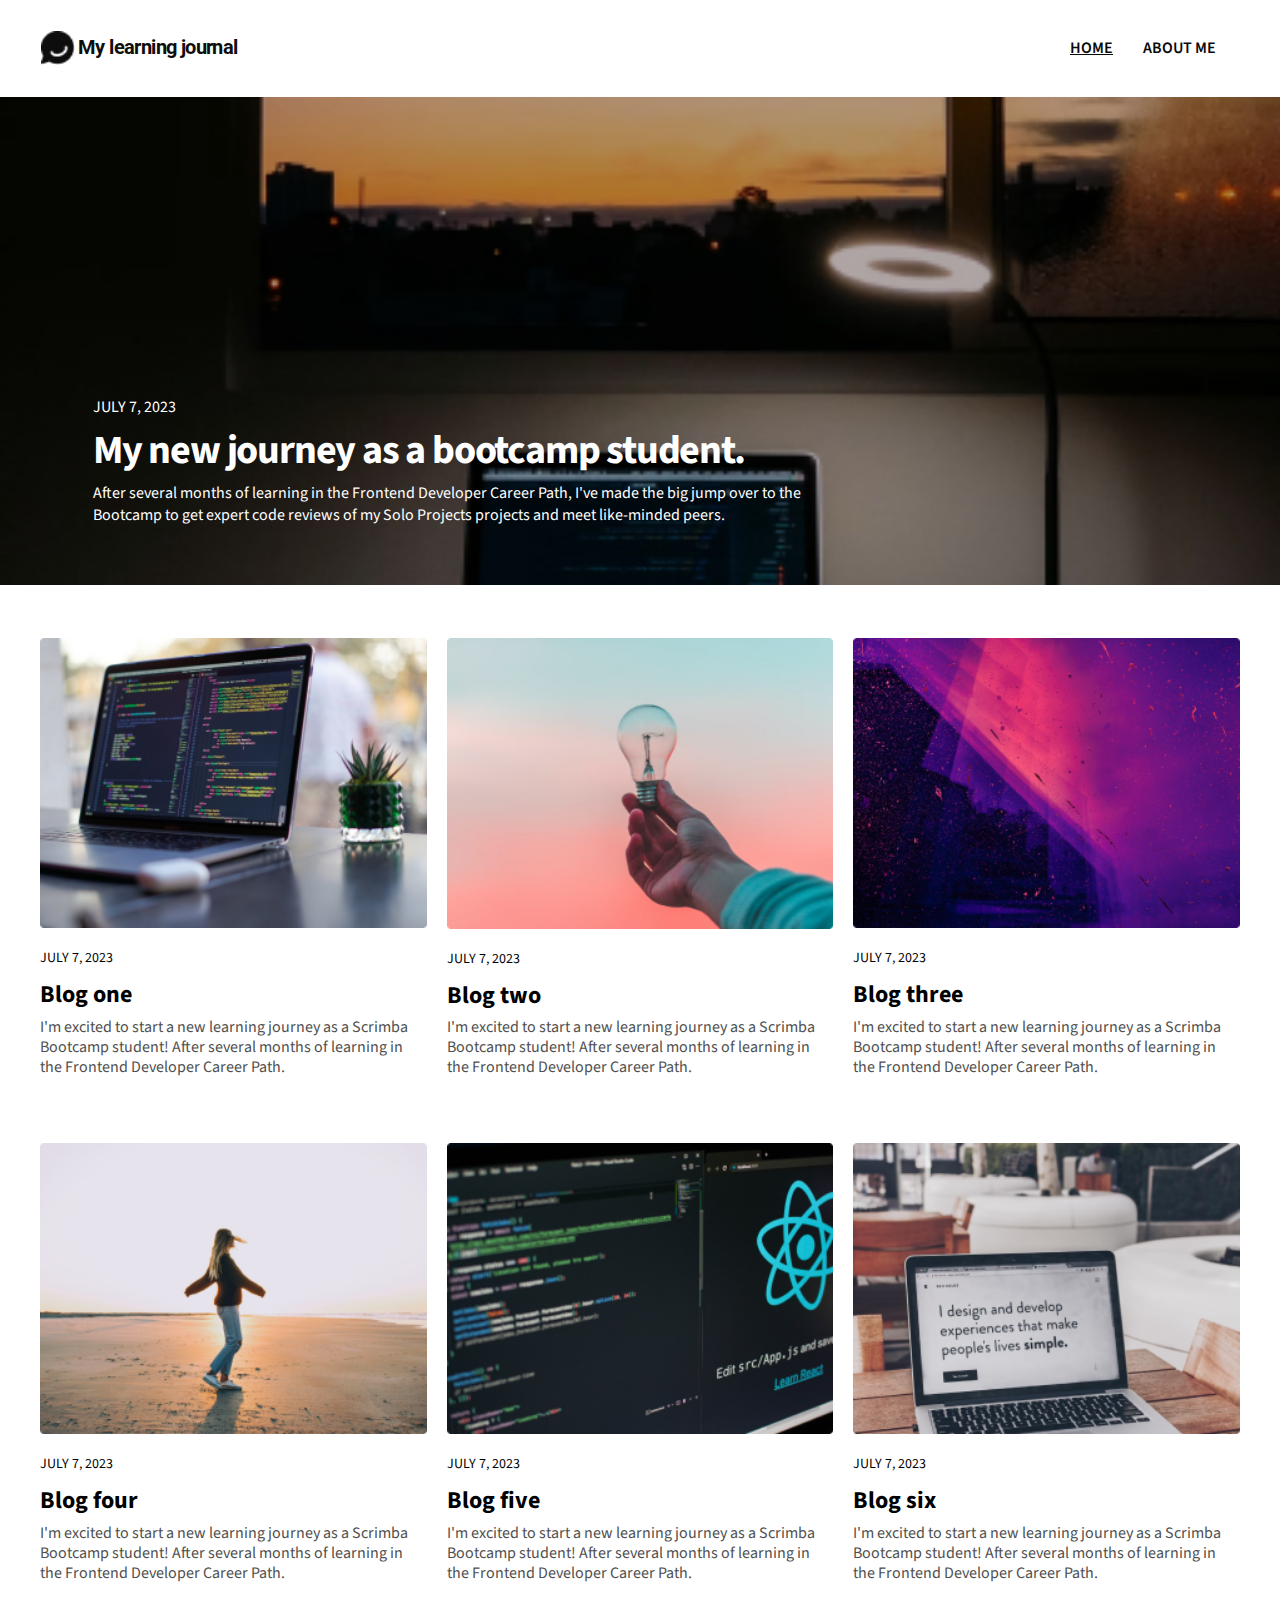
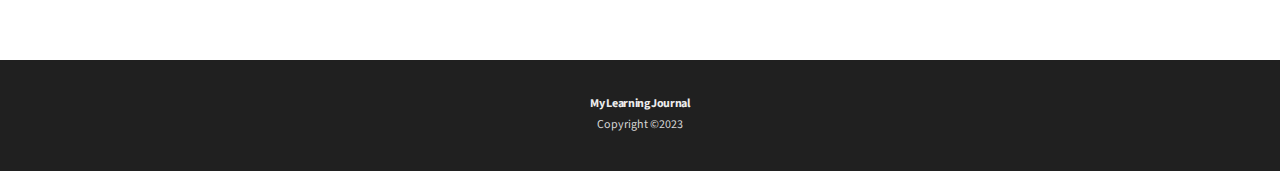
==== commit 3af4d2c7: "dynamically render the blog posts in JS and amend the structure and filepaths for multiple pages" ====
--- a/index.html
+++ b/index.html
@@ -4,6 +4,7 @@
     <meta charset="UTF-8" />
     <meta name="viewport" content="width=device-width, initial-scale=1.0" />
     <title>My Learning Journal</title>
+    <!-- Google Fonts -->
     <link rel="preconnect" href="https://fonts.googleapis.com" />
     <link rel="preconnect" href="https://fonts.gstatic.com" crossorigin />
     <link
@@ -14,7 +15,7 @@
       href="https://fonts.googleapis.com/css?family=Source+Sans+Pro&display=swap"
       rel="stylesheet"
     />
-
+    <!-- Font Awesome Icons-->
     <link
       rel="stylesheet"
       href="https://cdnjs.cloudflare.com/ajax/libs/font-awesome/6.4.0/css/all.min.css"
@@ -22,44 +23,50 @@
       crossorigin="anonymous"
       referrerpolicy="no-referrer"
     />
-    <link rel="stylesheet" href="index.css" />
+    <!-- CSS Stylesheets -->
+    <link rel="stylesheet" href="../css/style.css" />
   </head>
-
   <body>
     <div class="container">
+      <!-- Header -->
       <header>
         <div class="logo-wrapper">
-          <img src="./images/logo.png" alt="logo-image" class="logo" />
+          <img src="../images/logo.png" alt="logo-image" class="logo" />
           <h1>My learning journal</h1>
         </div>
+        <!-- Navigation for larger screens -->
+        <nav class="navigation">
+          <ul class="nav-list-items hidden">
+            <li><a href="./index.html" class="active">HOME</a></li>
+            <li><a href="../pages/about-me.html">ABOUT ME</a></li>
+          </ul>
+        </nav>
+        <!-- Hamburger Menu on Small Screens -->
         <nav>
-          <ul class="nav-list-items hidden">
-            <li><a href="#" class="active">HOME</a></li>
-            <li><a href="about-me.html">ABOUT ME</a></li>
-          </ul>
-
           <i class="fa-solid fa-bars" id="hamburger-menu-icon"></i>
           <ul class="hamburger-menu" id="menu">
             <div class="logo-wrapper-mobile">
-              <img src="./images/logo.png" alt="logo-image" class="logo" />
+              <img
+                src="../images/logo.png"
+                alt="logo-image"
+                class="logo-mobile"
+              />
               <h1>My learning journal</h1>
-            </div>
-            <div>
               <i class="fa-solid fa-x" id="close-btn"></i>
             </div>
-            <li><a href="index.html" class="active">HOME</a></li>
+            <li><a href="./index.html" class="active">HOME</a></li>
             <hr />
-            <li><a href="about-me.html">ABOUT ME</a></li>
+            <li><a href="../pages/about-me.html">ABOUT ME</a></li>
             <hr />
           </ul>
         </nav>
       </header>
-
+      <!-- Hero Section -->
       <section class="hero-section">
         <div class="hero-information">
           <p class="hero-date">July 7, 2023</p>
           <h2 class="hero-heading">
-            <a href="view-more-posts.html"
+            <a href="./pages/view-more.html"
               >My new journey as a bootcamp student.</a
             >
           </h2>
@@ -71,113 +78,19 @@
         </div>
       </section>
 
-      <main class="blog-container">
-        <section class="blog-posts">
-          <div class="blog-post">
-            <img
-              src="./images/blog-image-06.png"
-              class="blog-img"
-              alt="open laptop screen showing multiple lines of code"
-            />
-            <p class="blog-date">July 7, 2023</p>
-            <h3 class="blog-title">Blog one</h3>
-            <p class="blog-text">
-              I'm excited to start a new learning journey as a Scrimba Bootcamp
-              student! After several months of learning in the Frontend
-              Developer Career Path.
-            </p>
-          </div>
-
-          <div class="blog-post">
-            <img
-              src="./images/blog-image-04.png"
-              class="blog-img"
-              alt="a hand holding a glass lightbulb"
-            />
-            <p class="blog-date">July 7, 2023</p>
-            <h3 class="blog-title">Blog two</h3>
-            <p class="blog-text">
-              I'm excited to start a new learning journey as a Scrimba Bootcamp
-              student! After several months of learning in the Frontend
-              Developer Career Path.
-            </p>
-          </div>
-
-          <div class="blog-post last-post">
-            <img
-              src="./images/blog-image-05.png"
-              class="blog-img"
-              alt="open laptop screen showing multiple lines of code"
-            />
-            <p class="blog-date">July 7, 2023</p>
-            <h3 class="blog-title">Blog three</h3>
-            <p class="blog-text">
-              I'm excited to start a new learning journey as a Scrimba Bootcamp
-              student! After several months of learning in the Frontend
-              Developer Career Path.
-            </p>
-          </div>
-        </section>
-
-        <section id="extra-posts" class="hidden-posts">
-          <div class="blog-post">
-            <img
-              src="./images/blog-image-03.png"
-              class="blog-img new-img"
-              alt="a hand holding a glass lightbulb"
-            />
-            <p class="blog-date">July 7, 2023</p>
-            <h3 class="blog-title">Blog four</h3>
-            <p class="blog-text">
-              I'm excited to start a new learning journey as a Scrimba Bootcamp
-              student! After several months of learning in the Frontend
-              Developer Career Path.
-            </p>
-          </div>
-
-          <div class="blog-post">
-            <img
-              src="./images/blog-image-01.png"
-              class="blog-img new-img"
-              alt="a hand holding a glass lightbulb"
-            />
-            <p class="blog-date">July 7, 2023</p>
-            <h3 class="blog-title">Blog five</h3>
-            <p class="blog-text">
-              I'm excited to start a new learning journey as a Scrimba Bootcamp
-              student! After several months of learning in the Frontend
-              Developer Career Path.
-            </p>
-          </div>
-
-          <div class="blog-post">
-            <img
-              src="./images/blog-image-02.png"
-              class="blog-img new-img"
-              alt="a hand holding a glass lightbulb"
-            />
-            <p class="blog-date">July 7, 2023</p>
-            <h3 class="blog-title">Blog six</h3>
-            <p class="blog-text">
-              I'm excited to start a new learning journey as a Scrimba Bootcamp
-              student! After several months of learning in the Frontend
-              Developer Career Path.
-            </p>
-          </div>
+      <main>
+        <section class="blog-container" id="blog-container">
+          <!-- JS dynamically renders the blog posts-->
         </section>
       </main>
-      <button
-        src="view-more-posts.html"
-        class="view-more-btn"
-        id="view-more-btn"
-      >
-        View More
-      </button>
+      <!-- View More Button -->
+      <button class="view-more-btn" id="view-more-btn">View Less</button>
+      <!-- Footer -->
       <footer>
         <p class="footer-title">My Learning Journal</p>
         <p class="footer-subtitle">Copyright &copy;2023</p>
       </footer>
     </div>
-    <script src="script.js" type="module"></script>
+    <script src="../js/script.js" type="module"></script>
   </body>
 </html>
--- a/css/style.css
+++ b/css/style.css
@@ -0,0 +1,270 @@
+* {
+  box-sizing: border-box;
+}
+/* Reset margins */
+h1,
+h2,
+h3,
+h4,
+h5,
+h6,
+p {
+  margin: 0;
+}
+/* Body */
+body {
+  background-color: #fff;
+  margin: 0;
+  padding: 0;
+  font-family: "Source Sans Pro", sans-serif;
+}
+/* Header */
+header {
+  display: flex;
+  justify-content: space-between;
+  padding: 1.3em 1.5em 1.4em 1.3em;
+}
+h1 {
+  font-size: 0.847rem;
+  line-height: 108.2%;
+  letter-spacing: -0.407px;
+  color: #0e0e0e;
+  font-family: "Roboto", sans-serif;
+}
+.logo-wrapper,
+.logo-wrapper-mobile {
+  display: flex;
+  align-items: center;
+}
+.logo {
+  margin-right: 0.19em;
+}
+li a {
+  text-decoration: none;
+  color: #090909;
+}
+li {
+  list-style: none;
+  font-size: 0.75rem;
+  font-weight: 600;
+}
+/* Hamburger navigation menu */
+.hamburger-menu {
+  display: none;
+  position: absolute;
+  margin-top: 0;
+  top: 0;
+  right: 0;
+  width: 100%;
+  height: 100%;
+  background-color: whitesmoke;
+}
+.logo-mobile {
+  padding: 1.3em 1.5em 1.4em 1.3em;
+}
+
+.hamburger-menu a {
+  cursor: pointer;
+}
+.hamburger-menu li {
+  font-size: 1.25rem;
+  padding-top: 3em;
+}
+.hamburger-menu a:focus,
+.hamburger-menu a:hover {
+  opacity: 0.7;
+  text-decoration: underline;
+}
+.fa-x {
+  position: absolute;
+  top: 0;
+  right: 0;
+  padding: 1.35em 1.5em 0.9375em 1.25em;
+}
+/* Hero */
+.hero-section {
+  background-image: url("../images/article-image-hero.png");
+  background-color: black;
+  background-repeat: no-repeat;
+  background-size: cover;
+  color: #fff;
+  padding: 5.4375em 1.25em 1.5625em 1.25em;
+}
+.hero-information a {
+  color: #fff;
+  text-decoration: none;
+  cursor: pointer;
+}
+.hero-information a:hover,
+.hero-information a:focus {
+  color: rgb(246, 163, 9);
+  text-decoration: underline;
+  opacity: 0.8;
+}
+.hero-date {
+  text-transform: uppercase;
+  font-size: 0.75rem;
+  margin-bottom: 0.6667em;
+}
+.hero-heading {
+  font-size: 2rem;
+  line-height: 108.2%;
+  letter-spacing: -0.96px;
+  margin-bottom: 0.25em;
+}
+/* Blog Posts */
+.blog-container {
+  margin-left: 1.25em;
+  margin-right: 1.25em;
+}
+.blog-posts,
+.blog-container {
+  display: grid;
+}
+.blog-img {
+  padding-top: 2.125em;
+  width: 100%;
+  border-radius: 3px;
+}
+.blog-text {
+  color: #505050;
+  line-height: 125%;
+  margin-top: 0.5625em;
+  margin-bottom: 0.4375em;
+}
+.blog-date {
+  font-size: 0.8858rem;
+  text-transform: uppercase;
+  margin-top: 0.9878em;
+  margin-bottom: 0.9878em;
+}
+.blog-title {
+  font-size: 1.5rem;
+  line-height: 108.2%;
+}
+/* View More Button */
+.view-more-btn {
+  font-family: inherit;
+  margin: 0 auto;
+  border: none;
+  background-color: #fff;
+  display: block;
+  font-size: 1rem;
+  font-weight: 700;
+  cursor: pointer;
+  text-decoration: underline;
+  margin-top: 1.6875em;
+  margin-bottom: 2.6875em;
+}
+/* Footer */
+footer {
+  background-color: #202020;
+  display: flex;
+  flex-direction: column;
+  align-items: center;
+  padding: 2.40625em 0;
+}
+.footer-title {
+  font-size: 0.75rem;
+  font-weight: 700;
+  color: #ececec;
+  line-height: 108.2%;
+  letter-spacing: -0.36px;
+  margin-bottom: 0.5em;
+}
+.footer-subtitle {
+  color: #d7d7d7;
+  font-size: 0.75rem;
+  line-height: 125%;
+}
+/* Utility Classes*/
+.show {
+  display: block;
+}
+.hidden {
+  display: none;
+}
+.active {
+  text-decoration: underline;
+}
+
+@media (min-width: 550px) {
+  h1 {
+    font-size: 1.251875rem;
+    letter-spacing: -0.601px;
+  }
+  .logo {
+    width: 34.246px;
+    height: 34.246px;
+    margin-left: 1.25em;
+  }
+  .hamburger-menu,
+  .fa-bars,
+  .view-more-btn {
+    display: none;
+  }
+  .navigation {
+    margin-left: auto;
+    margin-right: 2.5em;
+  }
+  nav li {
+    font-size: 1rem;
+    font-weight: 600;
+  }
+  .nav-list-items {
+    display: flex;
+    gap: 1.875em;
+  }
+  .hero-section {
+    height: 488px;
+    display: flex;
+    padding: 0 0 3.704375em 0;
+  }
+  .hero-information {
+    width: 65%;
+    display: flex;
+    flex-direction: column;
+    justify-content: end;
+    margin-left: 2.5em;
+  }
+  .hero-date {
+    font-size: 1rem;
+  }
+  .hero-heading {
+    font-size: 2.5rem;
+    letter-spacing: -1.2px;
+  }
+  .blog-container {
+    display: grid;
+    grid-template-columns: repeat(auto-fill, minmax(250px, 1fr));
+    gap: 1.25em;
+    margin: 3.3125em 2.5em 1.9375em 2.5em;
+  }
+  .blog-posts,
+  .hidden-posts {
+    display: contents;
+    margin-bottom: 0;
+  }
+  .blog-img {
+    padding-top: 0;
+  }
+  .blog-date {
+    font-size: 0.875rem;
+    margin-bottom: 1em;
+    margin-top: 1em;
+  }
+  .blog-title {
+    font-size: 1.5rem;
+  }
+  .blog-text {
+    margin-bottom: 2.875em;
+  }
+  @media (min-width: 1000px) {
+    .blog-container {
+      grid-template-columns: 1fr 1fr 1fr;
+    }
+    .hero-information {
+      padding-left: 3.3125em;
+    }
+  }
+}
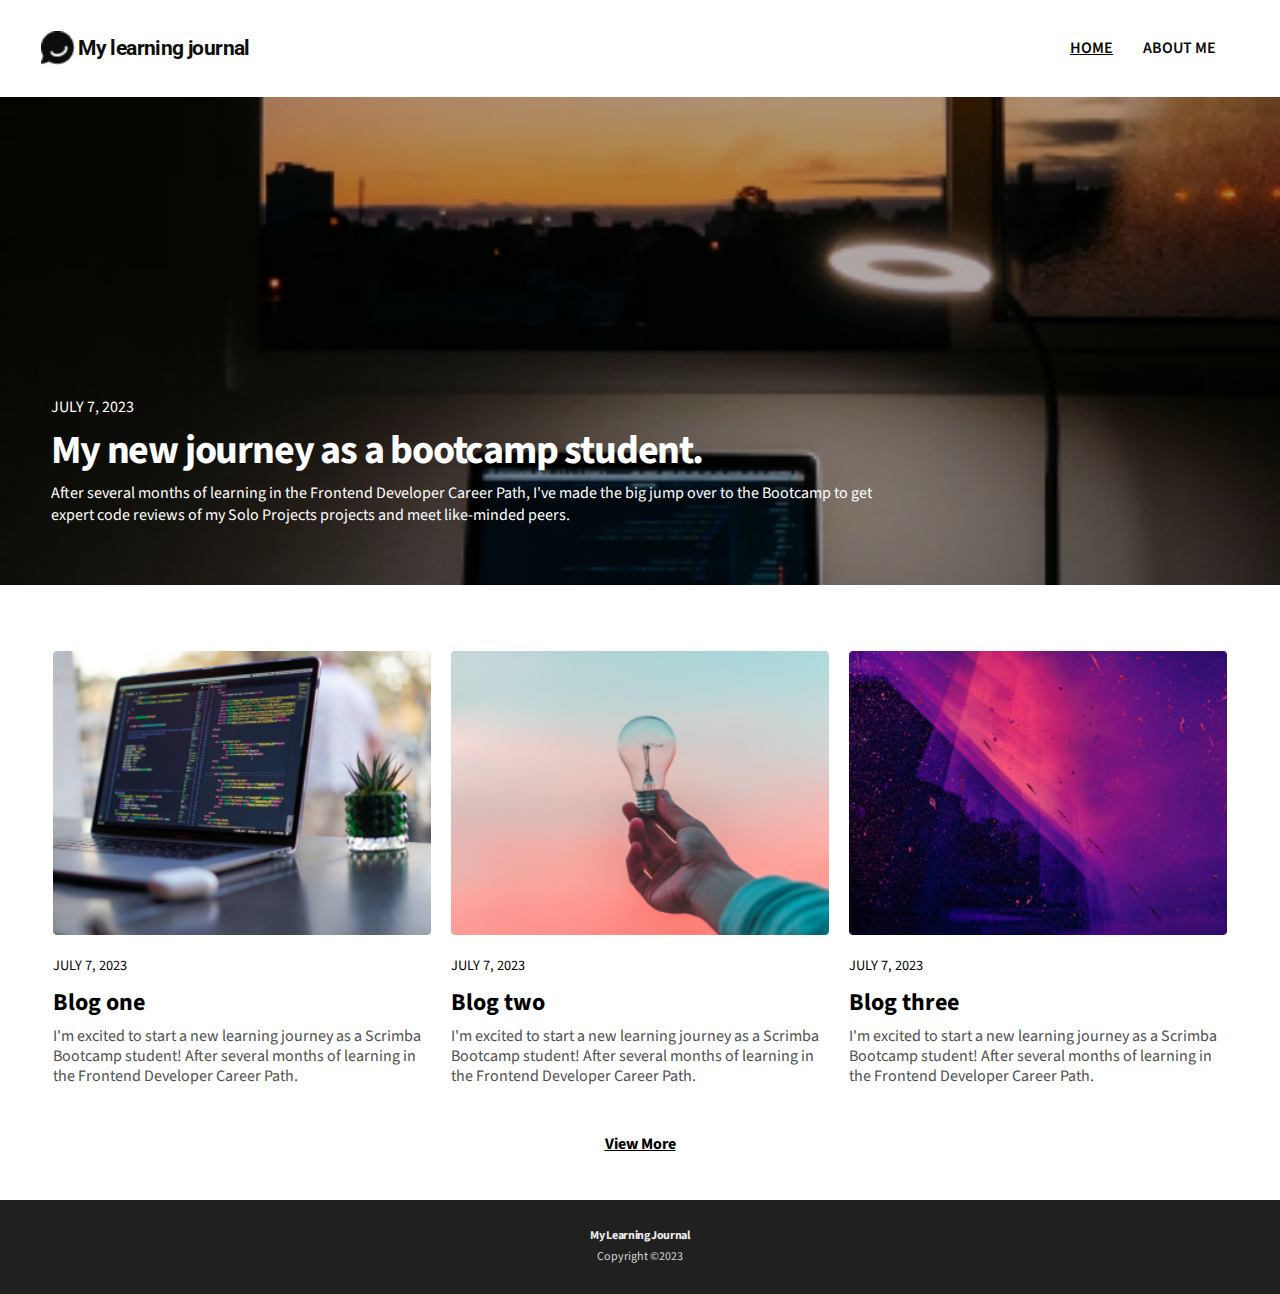
==== commit 7b396a1e: "change CSS file" ====
--- a/index.html
+++ b/index.html
@@ -52,12 +52,12 @@
                 class="logo-mobile"
               />
               <h1>My learning journal</h1>
+
               <i class="fa-solid fa-x" id="close-btn"></i>
             </div>
             <li><a href="./index.html" class="active">HOME</a></li>
-            <hr />
+
             <li><a href="../pages/about-me.html">ABOUT ME</a></li>
-            <hr />
           </ul>
         </nav>
       </header>
@@ -79,12 +79,12 @@
       </section>
 
       <main>
-        <section class="blog-container" id="blog-container">
+        <article class="blog-container" id="blog-container">
           <!-- JS dynamically renders the blog posts-->
-        </section>
+        </article>
       </main>
       <!-- View More Button -->
-      <button class="view-more-btn" id="view-more-btn">View Less</button>
+      <button class="view-more-btn" id="view-more-btn">View More</button>
       <!-- Footer -->
       <footer>
         <p class="footer-title">My Learning Journal</p>
--- a/css/style.css
+++ b/css/style.css
@@ -18,6 +18,13 @@
   padding: 0;
   font-family: "Source Sans Pro", sans-serif;
 }
+.container {
+  max-width: 1300px;
+  margin: 0 auto;
+}
+main {
+  margin: 0.5em;
+}
 /* Header */
 header {
   display: flex;
@@ -25,9 +32,9 @@
   padding: 1.3em 1.5em 1.4em 1.3em;
 }
 h1 {
-  font-size: 0.847rem;
-  line-height: 108.2%;
-  letter-spacing: -0.407px;
+  font-size: 0.8rem;
+  line-height: 108.2%;
+  letter-spacing: -0.4px;
   color: #0e0e0e;
   font-family: "Roboto", sans-serif;
 }
@@ -37,7 +44,7 @@
   align-items: center;
 }
 .logo {
-  margin-right: 0.19em;
+  margin-right: 0.2em;
 }
 li a {
   text-decoration: none;
@@ -52,17 +59,13 @@
 .hamburger-menu {
   display: none;
   position: absolute;
-  margin-top: 0;
+  margin: 0;
   top: 0;
   right: 0;
   width: 100%;
   height: 100%;
   background-color: whitesmoke;
 }
-.logo-mobile {
-  padding: 1.3em 1.5em 1.4em 1.3em;
-}
-
 .hamburger-menu a {
   cursor: pointer;
 }
@@ -79,7 +82,16 @@
   position: absolute;
   top: 0;
   right: 0;
-  padding: 1.35em 1.5em 0.9375em 1.25em;
+  padding: 1.3em 1.5em 0.9em 1.3em;
+}
+.logo-wrapper-mobile {
+  display: flex;
+  justify-content: flex-start;
+  margin-top: 1.3em;
+  margin-left: -19px;
+}
+.logo-mobile {
+  margin-right: 0.2em;
 }
 /* Hero */
 .hero-section {
@@ -88,7 +100,11 @@
   background-repeat: no-repeat;
   background-size: cover;
   color: #fff;
-  padding: 5.4375em 1.25em 1.5625em 1.25em;
+  padding: 12em 1.5em 3em 1.5em;
+  height: 414px;
+  display: flex;
+  flex-direction: column;
+  justify-content: end;
 }
 .hero-information a {
   color: #fff;
@@ -104,7 +120,7 @@
 .hero-date {
   text-transform: uppercase;
   font-size: 0.75rem;
-  margin-bottom: 0.6667em;
+  margin-bottom: 0.7em;
 }
 .hero-heading {
   font-size: 2rem;
@@ -114,29 +130,28 @@
 }
 /* Blog Posts */
 .blog-container {
-  margin-left: 1.25em;
-  margin-right: 1.25em;
-}
-.blog-posts,
-.blog-container {
   display: grid;
+  grid-template-columns: repeat(auto-fill, minmax(250px, 1fr));
+  gap: 1.3em;
+  margin: 0.5em 1.3em 2.5em;
+  gap: 1.25em;
 }
 .blog-img {
-  padding-top: 2.125em;
+  padding-top: 2.1em;
   width: 100%;
   border-radius: 3px;
 }
 .blog-text {
   color: #505050;
   line-height: 125%;
-  margin-top: 0.5625em;
-  margin-bottom: 0.4375em;
+  margin-top: 0.6em;
+  margin-bottom: 0.4em;
 }
 .blog-date {
-  font-size: 0.8858rem;
+  font-size: 0.9rem;
   text-transform: uppercase;
-  margin-top: 0.9878em;
-  margin-bottom: 0.9878em;
+  margin-top: 1em;
+  margin-bottom: 1em;
 }
 .blog-title {
   font-size: 1.5rem;
@@ -153,8 +168,7 @@
   font-weight: 700;
   cursor: pointer;
   text-decoration: underline;
-  margin-top: 1.6875em;
-  margin-bottom: 2.6875em;
+  margin-bottom: 2.7em;
 }
 /* Footer */
 footer {
@@ -162,10 +176,10 @@
   display: flex;
   flex-direction: column;
   align-items: center;
-  padding: 2.40625em 0;
+  padding: 2.5em 0;
+  font-size: 0.75rem;
 }
 .footer-title {
-  font-size: 0.75rem;
   font-weight: 700;
   color: #ececec;
   line-height: 108.2%;
@@ -174,7 +188,6 @@
 }
 .footer-subtitle {
   color: #d7d7d7;
-  font-size: 0.75rem;
   line-height: 125%;
 }
 /* Utility Classes*/
@@ -188,9 +201,49 @@
   text-decoration: underline;
 }
 
-@media (min-width: 550px) {
+/* Styles Shared Between About-Me and View-More Pages */
+
+.hero-section-white-bg {
+  background-color: #fff;
+  color: #151515;
+  margin-left: 1.8em;
+  margin-right: 1.8em;
+}
+.hero-dark-heading {
+  font-weight: 700;
+  line-height: 108.2%;
+  color: #151515;
+  margin-top: 0.5em;
+  margin-bottom: 0.5em;
+}
+.hero-dark-text {
+  color: #151515;
+}
+.about-me-information {
+  color: 151515;
+  font-size: 1rem;
+  margin-left: 1.3em;
+  margin-right: 1.3em;
+  margin-top: 2.1em;
+}
+.about-me-heading {
+  font-weight: 700;
+  margin-bottom: 1em;
+}
+.about-me-text {
+  margin-bottom: 1em;
+}
+.recent-post-heading {
+  margin-top: 3.1em;
+  text-align: center;
+}
+
+@media (min-width: 768px) {
+  main {
+    margin: 2em;
+  }
   h1 {
-    font-size: 1.251875rem;
+    font-size: 1.3rem;
     letter-spacing: -0.601px;
   }
   .logo {
@@ -199,8 +252,7 @@
     margin-left: 1.25em;
   }
   .hamburger-menu,
-  .fa-bars,
-  .view-more-btn {
+  .fa-bars {
     display: none;
   }
   .navigation {
@@ -214,18 +266,28 @@
   .nav-list-items {
     display: flex;
     gap: 1.875em;
+  }
+  .white-bg-header {
+    background-color: #fff;
+  }
+  .white-bg-body,
+  .hero-section-white-bg {
+    background-color: #fafafa;
   }
   .hero-section {
     height: 488px;
     display: flex;
     padding: 0 0 3.704375em 0;
+  }
+  .hero-section-white-bg {
+    margin-left: 2.8em;
   }
   .hero-information {
     width: 65%;
     display: flex;
     flex-direction: column;
     justify-content: end;
-    margin-left: 2.5em;
+    margin-left: 3.2em;
   }
   .hero-date {
     font-size: 1rem;
@@ -234,37 +296,33 @@
     font-size: 2.5rem;
     letter-spacing: -1.2px;
   }
+  .recent-post-heading {
+    font-size: 1.5em;
+  }
+}
+
+@media (min-width: 1024px) {
+  main {
+    margin: 2em;
+  }
+  .hero-section-white-bg {
+    margin-left: 7em;
+    margin-right: 7em;
+  }
+  .about-me-information {
+    font-size: 1.2rem;
+    margin-top: 2.1em;
+    margin-left: 4em;
+    margin-right: 4em;
+  }
+
+  .about-me-heading {
+    font-size: 1.5rem;
+  }
+  .about-me-text {
+    margin-bottom: 1em;
+  }
   .blog-container {
-    display: grid;
-    grid-template-columns: repeat(auto-fill, minmax(250px, 1fr));
-    gap: 1.25em;
-    margin: 3.3125em 2.5em 1.9375em 2.5em;
-  }
-  .blog-posts,
-  .hidden-posts {
-    display: contents;
-    margin-bottom: 0;
-  }
-  .blog-img {
-    padding-top: 0;
-  }
-  .blog-date {
-    font-size: 0.875rem;
-    margin-bottom: 1em;
-    margin-top: 1em;
-  }
-  .blog-title {
-    font-size: 1.5rem;
-  }
-  .blog-text {
-    margin-bottom: 2.875em;
-  }
-  @media (min-width: 1000px) {
-    .blog-container {
-      grid-template-columns: 1fr 1fr 1fr;
-    }
-    .hero-information {
-      padding-left: 3.3125em;
-    }
-  }
-}
+    grid-template-columns: 1fr 1fr 1fr;
+  }
+}
